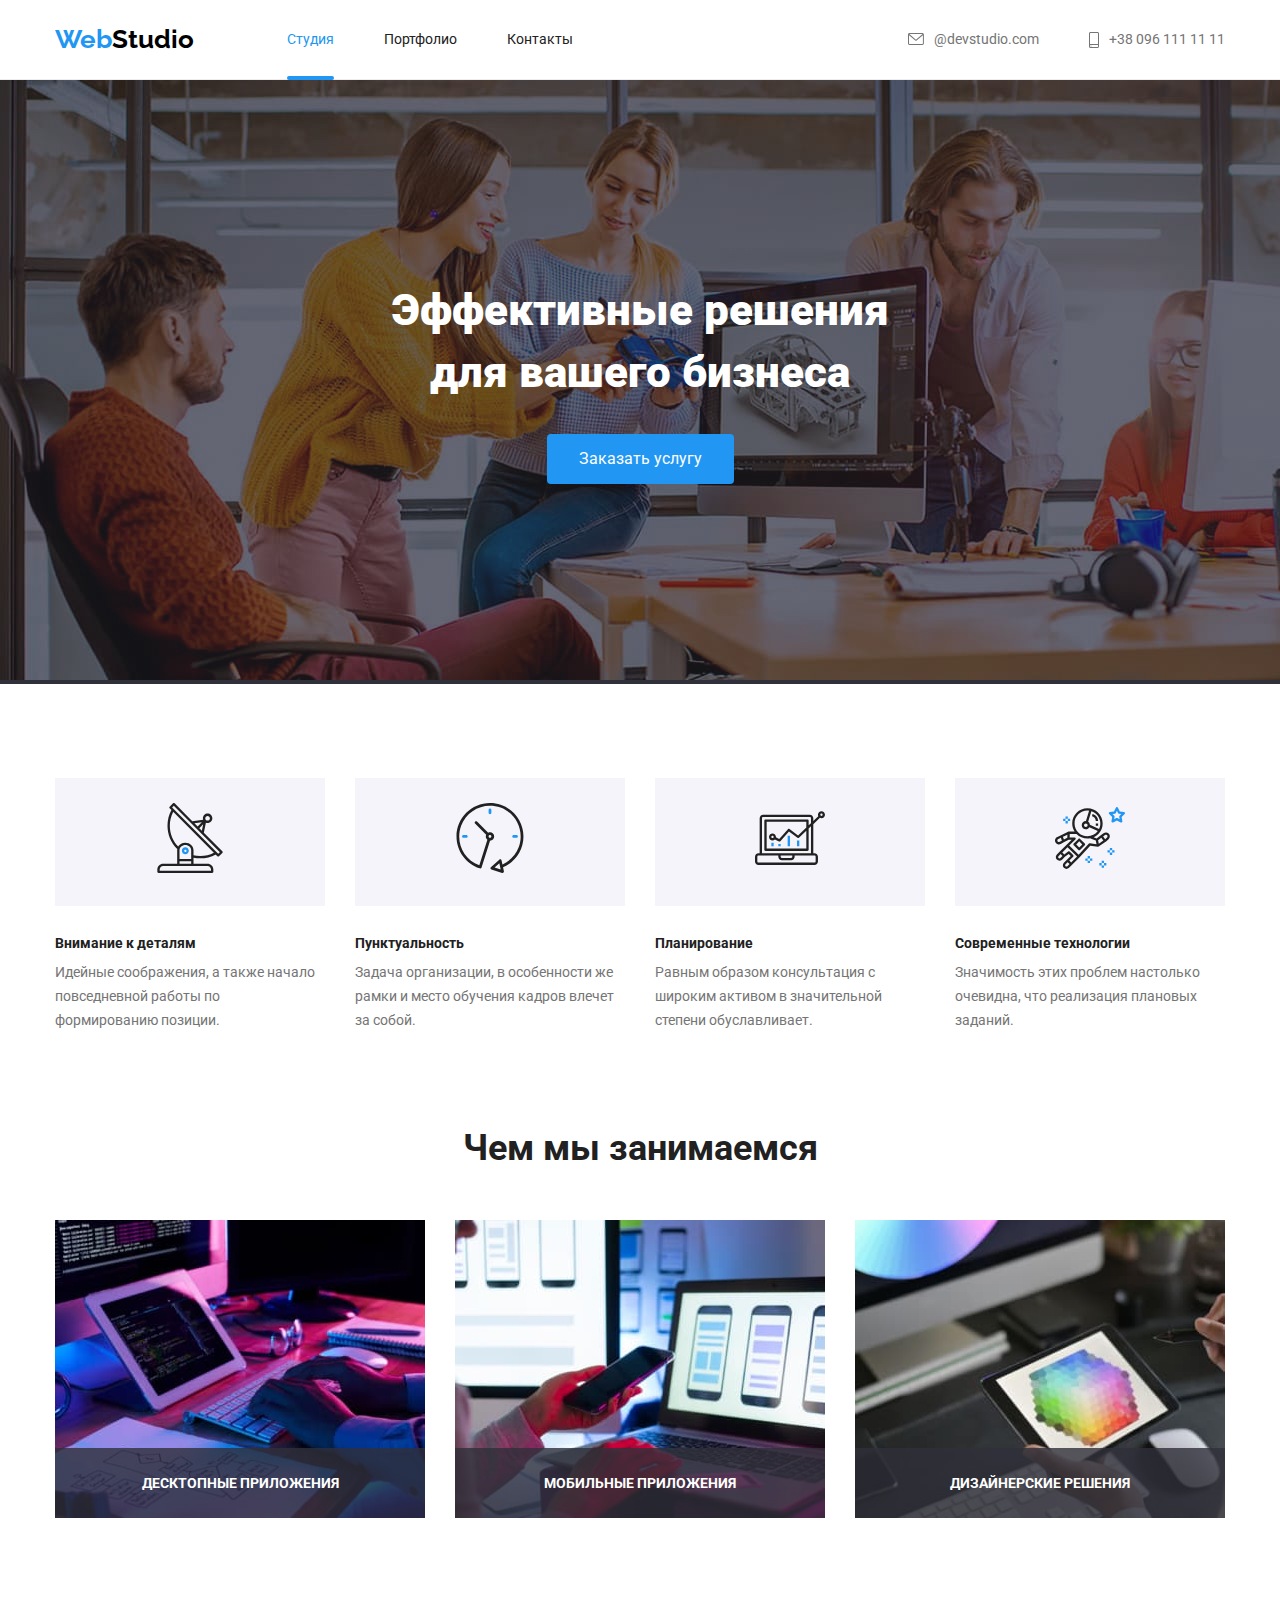
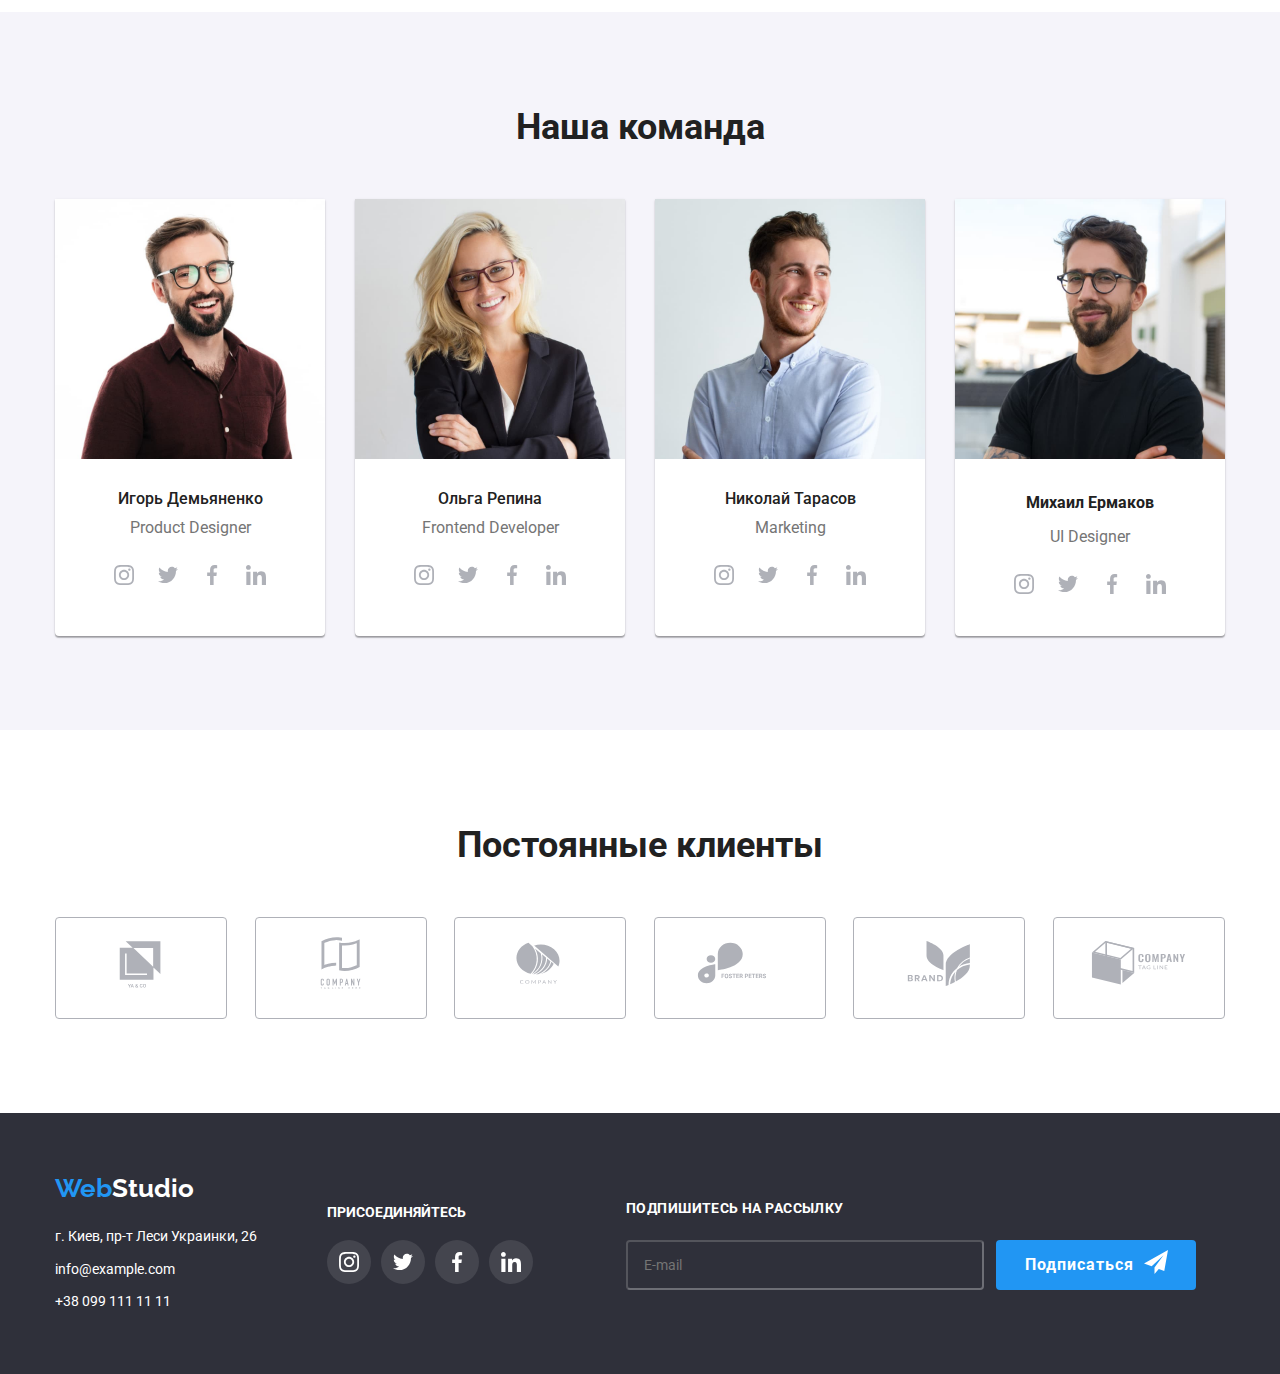
==== index.html @ 870b6de0 "hm 6" ====
<!DOCTYPE html>
<html lang="ru">
  <head>
    <meta charset="UTF-8" />
    <meta http-equiv="X-UA-Compatible" content="IE=edge" />
    <meta name="viewport" content="width=device-width, initial-scale=1.0" />
    <link rel="preconnect" href="https://fonts.googleapis.com" />
    <link rel="preconnect" href="https://fonts.gstatic.com" crossorigin />
    <link
      href="https://fonts.googleapis.com/css2?family=Roboto:wght@400;500;700;900&display=swap"
      rel="stylesheet"
    />
    <link rel="preconnect" href="https://fonts.googleapis.com" />
    <link rel="preconnect" href="https://fonts.gstatic.com" crossorigin />
    <link
      href="https://fonts.googleapis.com/css2?family=Raleway:wght@700&family=Roboto:wght@400;500;700;900&display=swap"
      rel="stylesheet"
    />
    <link
      rel="stylesheet"
      href="https://cdnjs.cloudflare.com/ajax/libs/modern-normalize/1.1.0/modern-normalize.min.css"
    />
    <link rel="stylesheet" href="css/styles.css" />
    <title>Document</title>
  </head>

  <body class="body-studio">
    <header class="page-header">
      <div class="container main-nav">
        <a href="index.html" class="logo link">
          <span class="blue-text">Web</span>Studio
        </a>
        <nav class="navbar">
          <ul class="site-nav list">
            <li class="item">
              <a href="./index.html" class="nav-link link current">Студия</a>
            </li>
            <li class="item">
              <a href="./portfolio.html" class="nav-link link">Портфолио</a>
            </li>
            <li class="item">
              <a href="./" class="nav-link link">Контакты</a>
            </li>
          </ul>
        </nav>
        <ul class="contacts list">
          <li class="item">
            <a href="mailto:info@devstudio.com" class="contact-link link">
              <svg class="icon-emeil icons">
                <use href="./images/symbol-defs-2.svg#icon-envelope"></use>
              </svg>
              <span>@devstudio.com</span>
            </a>
          </li>
          <li class="item">
            <a href="tel:+380961111111" class="contact-link link">
              <svg class="icon-mobile icons">
                <use href="./images/symbol-defs-2.svg#icon-smartphone"></use>
              </svg>
              <span>+38 096 111 11 11</span></a
            >
          </li>
        </ul>
      </div>
    </header>

    <main>
      <!-- section Buttun -->

      <section class="prime-section overlay">
        <div class="container">
          <h1 class="prime-title">
            Эффективные решения <br />для вашего бизнеса
          </h1>
          <button data-modal-open class="prime-button" type="button">
            Заказать услугу
          </button>
        </div>
      </section>

      <!--Section Features -->
      <section class="section features">
        <div class="container">
          <h2 class="title-hidden">Особенности</h2>
          <ul class="features-list list">
            <li class="features-description">
              <div class="features-icon">
                <svg class="icon">
                  <use href="./images/symbol-defs-2.svg#icon-antenna"></use>
                </svg>
              </div>
              <h3 class="sub-title">Внимание к деталям</h3>
              <p class="features-text">
                Идейные соображения, а также начало повседневной работы по
                формированию позиции.
              </p>
            </li>

            <li class="features-description">
              <div class="features-icon">
                <svg class="icon">
                  <use href="./images/symbol-defs-2.svg#icon-clock"></use>
                </svg>
              </div>
              <h3 class="sub-title">Пунктуальность</h3>
              <p class="features-text">
                Задача организации, в особенности же рамки и место обучения
                кадров влечет за собой.
              </p>
            </li>

            <li class="features-description">
              <div class="features-icon">
                <svg class="icon">
                  <use href="./images/symbol-defs-2.svg#icon-diagram"></use>
                </svg>
              </div>
              <h3 class="sub-title">Планирование</h3>
              <p class="features-text">
                Равным образом консультация с широким активом в значительной
                степени обуславливает.
              </p>
            </li>

            <li class="features-description">
              <div class="features-icon">
                <svg class="icon">
                  <use href="./images/symbol-defs-2.svg#icon-astronaut"></use>
                </svg>
              </div>
              <h3 class="sub-title">Современные технологии</h3>
              <p class="features-text">
                Значимость этих проблем настолько очевидна, что реализация
                плановых заданий.
              </p>
            </li>
          </ul>
        </div>
      </section>

      <!--section What we are doing-->
      <section class="section cards">
        <div class="container">
          <h2 class="title">Чем мы занимаемся</h2>
          <ul class="image-list list">
            <li class="image-card">
              <a href="./" class="image-thumb">
                <img
                  src="./images/img1.jpg"
                  alt="Написание кода на планшете"
                  width="370"
                />
                <div class="image-text">
                  <p>Десктопные приложения</p>
                </div>
              </a>
            </li>

            <li class="image-card">
              <a href="./" class="image-thumb">
                <img
                  src="./images/box2.jpg"
                  alt="Выбор дизайна для мобильного устройства"
                  width="370"
                />
                <div class="image-text">
                  <p>Мобильные приложения</p>
                </div>
              </a>
            </li>

            <li class="image-card">
              <a href="./" class="image-thumb">
                <img
                  src="./images/box3.jpg"
                  alt="Выбор цвета на планшете "
                  width="370"
                />
                <div class="image-text">
                  <p>Дизайнерские решения</p>
                </div>
              </a>
            </li>
          </ul>
        </div>
      </section>

      <!--Our Team-->
      <section class="section team">
        <div class="container">
          <h2 class="title">Наша команда</h2>
          <ul class="team-list list">
            <li class="team-description">
              <img
                src="./images/team-1.jpg"
                alt="Фото члена команды"
                width="270"
              />
              <div class="item-description">
                <h3 class="item-teammate">Игорь Демьяненко</h3>
                <p class="item-position">Product Designer</p>
              </div>
              <ul class="social-class list">
                <li>
                  <a href="./" class="social-link">
                    <svg class="social-item">
                      <use
                        href="./images/symbol-defs-2.svg#icon-instagram"
                      ></use>
                    </svg>
                  </a>
                </li>
                <li>
                  <a href="./" class="social-link">
                    <svg class="social-item">
                      <use href="./images/symbol-defs-2.svg#icon-twitter"></use>
                    </svg>
                  </a>
                </li>
                <li>
                  <a href="./" class="social-link">
                    <svg class="social-item">
                      <use
                        href="./images/symbol-defs-2.svg#icon-facebook"
                      ></use>
                    </svg>
                  </a>
                </li>
                <li>
                  <a href="./" class="social-link">
                    <svg class="social-item">
                      <use
                        href="./images/symbol-defs-2.svg#icon-linkedin"
                      ></use>
                    </svg>
                  </a>
                </li>
              </ul>
            </li>

            <li class="team-description">
              <img
                src="./images/team-2.jpg"
                alt="Фото члена команды"
                width="270"
              />
              <div class="item-description">
                <h3 class="item-teammate">Ольга Репина</h3>
                <p class="item-position">Frontend Developer</p>
              </div>
              <ul class="social-class list">
                <li>
                  <a href="./" class="social-link">
                    <svg class="social-item">
                      <use
                        href="./images/symbol-defs-2.svg#icon-instagram"
                      ></use>
                    </svg>
                  </a>
                </li>
                <li>
                  <a href="./" class="social-link">
                    <svg class="social-item">
                      <use href="./images/symbol-defs-2.svg#icon-twitter"></use>
                    </svg>
                  </a>
                </li>
                <li>
                  <a href="./" class="social-link">
                    <svg class="social-item">
                      <use
                        href="./images/symbol-defs-2.svg#icon-facebook"
                      ></use>
                    </svg>
                  </a>
                </li>
                <li>
                  <a href="./" class="social-link">
                    <svg class="social-item">
                      <use
                        href="./images/symbol-defs-2.svg#icon-linkedin"
                      ></use>
                    </svg>
                  </a>
                </li>
              </ul>
            </li>

            <li class="team-description">
              <img
                src="./images/team-3.jpg"
                alt="Фото члена команды"
                width="270"
              />
              <div class="item-description">
                <h3 class="item-teammate">Николай Тарасов</h3>
                <p class="item-position">Marketing</p>
              </div>
              <ul class="social-class list">
                <li>
                  <a href="./" class="social-link">
                    <svg class="social-item">
                      <use
                        href="./images/symbol-defs-2.svg#icon-instagram"
                      ></use>
                    </svg>
                  </a>
                </li>
                <li>
                  <a href="./" class="social-link">
                    <svg class="social-item">
                      <use href="./images/symbol-defs-2.svg#icon-twitter"></use>
                    </svg>
                  </a>
                </li>
                <li>
                  <a href="./" class="social-link">
                    <svg class="social-item">
                      <use
                        href="./images/symbol-defs-2.svg#icon-facebook"
                      ></use>
                    </svg>
                  </a>
                </li>
                <li>
                  <a href="./" class="social-link">
                    <svg class="social-item">
                      <use
                        href="./images/symbol-defs-2.svg#icon-linkedin"
                      ></use>
                    </svg>
                  </a>
                </li>
              </ul>
            </li>

            <li class="team-description">
              <img
                src="./images/team-4.jpg"
                alt="Фото члена команды"
                width="270"
              />
              <div class="item-description">
                <h3 class="title-teammate">Михаил Ермаков</h3>
                <p class="item-position">UI Designer</p>
              </div>
              <ul class="social-class list">
                <li>
                  <a href="./" class="social-link">
                    <svg class="social-item">
                      <use
                        href="./images/symbol-defs-2.svg#icon-instagram"
                      ></use>
                    </svg>
                  </a>
                </li>
                <li>
                  <a href="./" class="social-link">
                    <svg class="social-item">
                      <use href="./images/symbol-defs-2.svg#icon-twitter"></use>
                    </svg>
                  </a>
                </li>
                <li>
                  <a href="./" class="social-link">
                    <svg class="social-item">
                      <use
                        href="./images/symbol-defs-2.svg#icon-facebook"
                      ></use>
                    </svg>
                  </a>
                </li>
                <li>
                  <a href="./" class="social-link">
                    <svg class="social-item">
                      <use
                        href="./images/symbol-defs-2.svg#icon-linkedin"
                      ></use>
                    </svg>
                  </a>
                </li>
              </ul>
            </li>
          </ul>
        </div>
      </section>

      <section class="customers section">
        <div class="container">
          <h2 class="title">Постоянные клиенты</h2>
          <ul class="clients list">
            <li class="clients-item">
              <a href="./" class="clients-link">
                <svg class="clients-icon">
                  <use href="./images/symbol-defs-2.svg#icon-Logo-1"></use>
                </svg>
              </a>
            </li>
            <li class="clients-item">
              <a href="./" class="clients-link">
                <svg class="clients-icon">
                  <use href="./images/symbol-defs-2.svg#icon-Logo-2"></use>
                </svg>
              </a>
            </li>
            <li class="clients-item">
              <a href="./" class="clients-link">
                <svg class="clients-icon">
                  <use href="./images/symbol-defs-2.svg#icon-Logo-3"></use>
                </svg>
              </a>
            </li>
            <li class="clients-item">
              <a href="./" class="clients-link">
                <svg class="clients-icon">
                  <use href="./images/symbol-defs-2.svg#icon-Logo-4"></use>
                </svg>
              </a>
            </li>
            <li class="clients-item">
              <a href="./" class="clients-link">
                <svg class="clients-icon">
                  <use href="./images/symbol-defs-2.svg#icon-Logo-5"></use>
                </svg>
              </a>
            </li>
            <li class="clients-item">
              <a href="./" class="clients-link">
                <svg class="clients-icon">
                  <use href="./images/symbol-defs-2.svg#icon-Logo-6"></use>
                </svg>
              </a>
            </li>
          </ul>
        </div>
      </section>
    </main>

    <footer class="footer">
      <div class="main-footer container">
        <div class="footer-box">
          <a class="light-text logo link" href="index.html">
            <span class="blue-text">Web</span>Studio
          </a>
          <address>
            <ul class="address list">
              <li class="item-map">
                <a
                  href="https://www.google.com/maps/search/г.+Киев,+пр-т+Леси+Украинки,+26/@50.4727468,30.3487102,11z"
                  class="footer-link"
                  >г. Киев, пр-т Леси Украинки, 26</a
                >
              </li>
              <li class="item-contact">
                <a href="mailto:info@example.com" class="footer-link"
                  >info@example.com</a
                >
              </li>
              <li class="item-contact">
                <a href="tel:+380991111111" class="footer-link"
                  >+38 099 111 11 11</a
                >
              </li>
            </ul>
          </address>
        </div>

        <div class="social">
          <h3 class="title-join">присоединяйтесь</h3>
          <ul class="join list">
            <li class="join-item">
              <a href="./" class="join-link">
                <svg class="join-icon">
                  <use href="./images/symbol-defs-2.svg#icon-instagram"></use>
                </svg>
              </a>
            </li>

            <li class="join-item">
              <a href="./" class="join-link">
                <svg class="join-icon">
                  <use href="./images/symbol-defs-2.svg#icon-twitter"></use>
                </svg>
              </a>
            </li>

            <li class="join-item">
              <a href="./" class="join-link">
                <svg class="join-icon">
                  <use href="./images/symbol-defs-2.svg#icon-facebook"></use>
                </svg>
              </a>
            </li>

            <li class="join-item">
              <a href="./" class="join-link">
                <svg class="join-icon">
                  <use href="./images/symbol-defs-2.svg#icon-linkedin"></use>
                </svg>
              </a>
            </li>
          </ul>
        </div>

        <form class="footer-form">
          <div class="footer-form-submit">
            <label for="mail" class="label-submit">
              <span>Подпишитесь на рассылку</span>
              <input
                class="footer-input-form"
                type="email"
                name="mail"
                placeholder="E-mail"
              />
            </label>

            <button type="submit" class="footer-submit-button">
              Подписаться
              <svg class="icon-send">
                <use
                  href="./images/symbol-defs-2.svg#icon-icon-send"
                  width="24px"
                  height="24px"
                ></use>
              </svg>
            </button>
          </div>
        </form>
      </div>
    </footer>

    <div class="backdrop is-hidden" data-modal>
      <div class="modal">
        <button data-modal-close type="button" class="button-close">
          <svg class="icon-close">
            <use href="./images/symbol-defs-2.svg#icon-close-black"></use>
          </svg>
        </button>

        <form class="modal-form">
          <h2 class="form-title">Оставьте свои данные, мы вам перезвоним</h2>
          <label for="name" class="form-label"
            >Имя
            <input class="form-input" type="text" name="name" />
            <svg class="form-icon">
              <use href="./images/symbol-defs-2.svg#icon-person-black"></use>
            </svg>
          </label>

          <label for="tel" class="form-label"
            >Телефон
            <input class="form-input" type="text" name="phone" />
            <svg class="form-icon">
              <use href="./images/symbol-defs-2.svg#icon-phone-black"></use>
            </svg>
          </label>

          <label for="email" class="form-label"
            >Почта
            <input class="form-input" type="text" name="email" />
            <svg class="form-icon">
              <use href="./images/symbol-defs-2.svg#icon-email-black"></use>
            </svg>
          </label>

          <label for="comment" class="form-label"
            >Комментарий
            <textarea
              class="form-textarea"
              name="comment"
              placeholder="Введите текст"
            ></textarea>
          </label>

          <div class="policy">
            <label class="agreement">
              <input type="checkbox" class="checkbox" name="agreement" />
              <span class="icon-checkbox"></span>
              Соглашаюсь с рассылкой и принимаю
              <a href="./" class="link-agreement">Условия договора</a>
            </label>

            <button type="submit" class="modal-button-submit">Отправить</button>
          </div>
        </form>
      </div>
    </div>

    <script src="./js/modal.js"></script>
  </body>
</html>
---- css/styles.css ----
:root {
  --primary-text-color: #212121;
  --main-text-color: #ffffff;
  --secondary-text-color: #757575;
  --aditional-color: #2196f3;
  --blue-darker-color: #188ce8;
  --primary-background-color: #e5e5e5;
  --specific-text-color: #000000;
  --secondary-background-color: #2f303a;
  --background-extra-color: #f5f4fa;
  --accent-color: #afb1b8;
  --extra-text-color: #eeeeee;
  --light-white-color: #ececec;
  --light-grey-color: rgba(33, 33, 33, 0.2);

  --timing-function: 250ms cubic-bezier(0.4, 0, 0.2, 1);
}

/* body html*/
body {
  background-color: var(--main-text-color);
  color: var(--primary-text-color);
  font-family: Roboto, sans-serif;
}

.list {
  list-style: none;
  padding: 0;
}

h1,
h2,
h3,
p,
ul {
  margin: 0;
}

img {
  display: block;
  max-width: 100%;
  height: auto;
}

/*container*/

.container {
  width: 1200px;
  margin: 0 auto;
  padding: 0 15px;
}

/*header*/

.page-header {
  border-bottom: 1px solid var(--light-white-color);
}

/* logo  */

.logo {
  color: var(--specific-text-color);
  font-family: Raleway, sans-serif;
  font-weight: 700;
  font-size: 26px;
  line-height: 1.2;
}

/* nav menu */

.main-nav {
  display: flex;
  align-items: center;
}

.navbar {
  margin-left: 93px;
}

.site-nav {
  display: flex;
}

.site-nav .item:not(:last-child) {
  margin-right: 50px;
}

.nav-link {
  display: block;
  color: var(--primary-text-color);
  font-size: 14px;
  line-height: 1.1;
  padding: 32px 0;

  transition: color var(--timing-function);
}

.nav-link:hover,
.nav-link:focus,
.nav-link:active {
  color: var(--aditional-color);
}

.link {
  text-decoration: none;
}

.current {
  color: var(--aditional-color);
}
.current {
  position: relative;
}
.current::after {
  position: absolute;
  content: "";
  left: 0;
  bottom: -1px;
  width: 100%;
  height: 4px;
  border-radius: 2px;
  background-color: var(--aditional-color);
}

/*contacts*/

.contacts {
  display: flex;
  margin-left: auto;
}
.contacts .item:not(:last-child) {
  margin-right: 50px;
}

.icons {
  margin-right: 10px;
  fill: currentColor;
}

.icons:hover,
.icons:focus {
  color: var(--aditional-color);
}

.icon-emeil {
  width: 16px;
  height: 12px;
}
.icon-mobile {
  width: 10px;
  height: 16px;
}

.contact-link {
  display: flex;
  align-items: center;

  color: var(--secondary-text-color);
  font-size: 14px;
  line-height: 1.1;

  transition: color var(--timing-function);
}
.contact-link:hover,
.contact-link:focus {
  color: var(--aditional-color);
}

.body-studio {
  font-size: 14px;
  line-height: 1.7;
}

/*  main content*/

.prime-section {
  text-align: center;
}

/*overlay*/

.overlay {
  padding: 200px 0;
  max-width: 1600px;
  min-height: 600px;
  margin: 0 auto;
  background-color: var(--secondary-background-color);
  background-image: linear-gradient(
      to right,
      rgba(47, 48, 58, 0.4),
      rgba(47, 48, 58, 0.4)
    ),
    url(../images/Img-background.jpg);

  background-repeat: no-repeat;
}

.prime-title {
  color: var(--main-text-color);
  font-weight: 900;
  font-size: 44px;
  line-height: 1.4;
}
.prime-button {
  color: var(--main-text-color);
  font-family: inherit;
  background-color: var(--aditional-color);
  font-size: 16px;
  line-height: 1.9;
  margin-top: 30px;
  padding: 10px 32px;
  border-radius: 4px;
  border: none;
  cursor: pointer;

  transition: background-color var(--timing-function),
    box-shadow var(--timing-function);
}
.prime-button:active,
.prime-button:hover,
.prime-button:focus {
  background-color: var(--blue-darker-color);
  box-shadow: 0px 4px 4px rgba(0, 0, 0, 0.15);
}
.button {
  cursor: pointer;
}

.section {
  padding: 94px 0;
}

.features {
  padding-bottom: 0;
}

.features-description {
  width: 270px;
}

.features-list {
  display: flex;
  justify-content: space-between;
}
.features-icon {
  padding: 25px 100px;
  background-color: var(--background-extra-color);
}
.icon {
  width: 70px;
  height: 70px;
}
/*p*/
.features-text {
  margin-top: 10px;
  color: var(--secondary-text-color);
  font-size: 14px;
  line-height: 1.7;
}

/* section What we are doing*/

.cards {
  justify-content: space-between;
}

.title {
  color: var(--primary-text-color);
  font-size: 36px;
  line-height: 1.2;
  text-align: center;
  margin-bottom: 50px;
}

.image-list {
  display: flex;
  justify-content: space-between;
}

.image-thumb {
  position: relative;
  display: block;
}

.image-thumb .image-text {
  position: absolute;
  bottom: 0;
  left: 0;
  display: flex;
  justify-content: center;
  width: 100%;
  padding-top: 27px;
  padding-bottom: 27px;

  font-weight: bold;
  font-size: 14px;
  line-height: 16px;
  text-transform: uppercase;

  color: var(--main-text-color);
  background-color: rgba(47, 48, 58, 0.8);
}

/*title3*/

.sub-title {
  color: var(--primary-text-color);
  font-size: 14px;
  line-height: 1.1;
  margin-top: 30px;
}

/* section team*/
.team {
  background-color: var(--background-extra-color);
}
.team-list {
  display: flex;
  justify-content: space-between;
}

.team-description {
  background-color: var(--main-text-color);
  border-radius: 0px 0px 4px 4px;
  box-shadow: 0px 1px 3px rgba(0, 0, 0, 0.12), 0px 1px 1px rgba(0, 0, 0, 0.14),
    0px 2px 1px rgba(0, 0, 0, 0.2);
}

.item-description {
  text-align: center;
  padding-top: 30px;
}

.item-teammate {
  color: var(--primary-text-color);
  font-size: 16px;
  line-height: 1.2;
  font-weight: 500;
}

.item-position {
  color: var(--secondary-text-color);
  font-size: 16px;
  line-height: 1.2;
  margin-top: 10px;
}

.social-class {
  display: flex;
  justify-content: center;
  align-items: center;
  margin: 16px 32px 30px 32px;
  padding: 0;
}

.social-link {
  display: flex;
  align-items: center;
  justify-content: center;
  width: 44px;
  height: 44px;
  border-radius: 50%;
  background-color: var(--main-text-color);
  fill: var(--accent-color);

  transition: background-color var(--timing-function),
    fill var(--timing-function);
}

.social-link:hover,
.social-link:focus {
  background-color: var(--aditional-color);
  fill: var(--main-text-color);
}

.social-item {
  width: 20px;
  height: 20px;
}

/* section customers*/

.clients {
  display: flex;
  justify-content: space-between;
}

.clients-link {
  display: block;
  padding: 16px 32px;
  box-sizing: border-box;
  border: 1px solid var(--accent-color);
  border-radius: 4px;
  fill: var(--accent-color);

  transition: border-color var(--timing-function), fill var(--timing-function);
}

.clients-link:focus,
.clients-link:hover {
  border-color: var(--aditional-color);
  fill: var(--aditional-color);
}

.clients-icon {
  width: 106px;
  height: 60px;
}

/* footer */

.footer {
  background-color: var(--secondary-background-color);
  color: var(--main-text-color);
  padding: 60px 0;
}

.main-footer {
  display: flex;
  align-items: center;
}

.light-text {
  color: var(--main-text-color);
}

.footer-link {
  color: var(--main-text-color);
  font-size: 14px;
  line-height: 1.7;
  text-decoration: none;

  transition: color var(--timing-function);
}
.footer-link:hover,
.footer-linkt:focus {
  color: var(--aditional-color);
}

.address {
  margin-top: 20px;
  font-style: normal;
}
.address li:not(:last-child) {
  margin-bottom: 9px;
}

/*social links*/

.social {
  margin-left: 70px;
}

.title-join {
  font-style: normal;
  font-weight: 700;
  font-size: 14px;
  line-height: 16px;
  text-transform: uppercase;
  margin-bottom: 20px;
  text-align: start;
}

.join {
  display: flex;
  align-items: center;
  justify-content: center;
}

.join-link {
  display: flex;
  align-items: center;
  justify-content: center;
  width: 44px;
  height: 44px;
  border-radius: 50%;
  background-color: rgba(255, 255, 255, 0.1);
  fill: var(--main-text-color);

  transition: background-color var(--timing-function);
}

.join-item:not(:last-child) {
  margin-right: 10px;
}

.join-link:hover,
.join-link:focus {
  background-color: var(--aditional-color);
}

.join-icon {
  width: 20px;
  height: 20px;
}

/* footer form */

.footer-form-submit {
  display: flex;
  margin-left: 93px;
  position: relative;
}

.label-submit span {
  font-size: 14px;
  font-weight: bold;
  line-height: 16px;
  letter-spacing: 0.03em;
  text-transform: uppercase;
  color: var(--main-text-color);
}

.footer-input-form {
  display: flex;
  flex-direction: column;
  width: 358px;
  height: 50px;
  margin-top: 20px;
  padding-left: 16px;
  outline: none;
  border-radius: 4px;
  background-color: inherit;
  border-color: rgba(255, 255, 255, 0.3);
}

.footer-submit-button {
  display: block;
  position: absolute;
  right: -212px;
  bottom: 0;
  padding: 10px 28px 10px 29px;

  display: flex;
  justify-content: center;
  background-color: var(--aditional-color);
  border: none;
  border-radius: 4px;
  width: 200px;
  height: 50px;

  font-style: normal;
  font-weight: bold;
  font-size: 16px;
  line-height: 30px;
  color: var(--main-text-color);
  letter-spacing: 0.06em;
}
.icon-send {
  margin-left: 10px;
}

/* body portfolio*/
/*   Filters   */

.filters-button {
  display: flex;
  margin-bottom: 50px;
  justify-content: center;
}

.filters-button .filters-btn:not(:last-child) {
  margin-right: 8px;
}

.secondary-button {
  display: block;

  color: var(--primary-text-color);
  background-color: var(--background-extra-color);
  font-family: inherit;
  font-size: 16px;
  line-height: 1.6;

  border-color: transparent;
  border-radius: 4px;
  padding: 6px 22px;
  cursor: pointer;

  transition: background-color var(--timing-function),
    color var(--timing-function), box-shadow var(--timing-function);
}

.secondary-button:active,
.secondary-button:hover,
.secondary-button:focus {
  color: var(--main-text-color);
  background-color: var(--aditional-color);
  box-shadow: 0px 3px 1px rgba(0, 0, 0, 0.1), 0px 1px 2px rgba(0, 0, 0, 0.08),
    0px 2px 2px rgba(0, 0, 0, 0.12);
}

/*   projects    */

.projects {
  display: flex;
  flex-wrap: wrap;
}

.project-item {
  background-color: var(--main-text-color);
  border-radius: 0px 0px 4px 4px;
  width: 370px;
}

.project-item:not(:nth-child(3n)) {
  margin-right: 30px;
}

.project-item:not(:nth-child(-n + 3)) {
  margin-top: 30px;
}
.project-link {
  display: block;

  transition: box-shadow var(--timing-function);

  overflow: hidden;
}

.project-link:hover,
.project-link:focus {
  box-shadow: 0px 1px 1px rgba(0, 0, 0, 0.12), 0px 4px 4px rgba(0, 0, 0, 0.06),
    1px 4px 6px rgba(0, 0, 0, 0.16);
}

.project-item .project-title {
  color: var(--primary-text-color);
  font-weight: bold;
  font-size: 18px;
  line-height: 1.2;
  letter-spacing: 0.06em;
}

.project-text {
  padding: 24px 20px;
  border: 1px solid var(--extra-text-color);
  border-top: none;
}

.project-description {
  color: var(--secondary-text-color);
  font-size: 16px;
  line-height: 1.9;
  margin-top: 4px;
  letter-spacing: 0.03em;
}

/* overlay-project */

.project-thumb {
  position: relative;
  overflow: hidden;
}

.project-overlay {
  position: absolute;
  content: "";
  background-color: rgba(33, 150, 243, 0.9);
  width: 100%;
  height: 100%;
  top: 0;
  left: 0;

  font-size: 18px;
  line-height: 28px;
  letter-spacing: 0.03em;
  padding: 63px 24px 53px 24px;
  color: var(--main-text-color);

  transform: translateY(100%);
  transition: transform var(--timing-function);
}

.project-link:hover .project-overlay,
.project-link:focus .project-overlay {
  transform: translateY(0);
}

/*extra styles*/

.title-hidden {
  visibility: hidden;
  font-size: 0;
}
.blue-text {
  color: var(--aditional-color);
}
/* backdrop */

.backdrop {
  position: fixed;
  top: 0;
  left: 0;
  width: 100%;
  height: 100%;
  background-color: rgba(0, 0, 0, 0.2);

  opacity: 1;
  transition: opacity var(--timing-function);
}
.backdrop.is-hidden {
  opacity: 0;
  pointer-events: none;
}

.modal {
  position: relative;
  position: absolute;
  top: 50%;
  left: 50%;
  min-width: 528px;
  min-height: 581px;

  background-color: var(--main-text-color);
  opacity: 1;

  transform: translate(-50%, -50%);
}
.button-close {
  position: absolute;
  display: flex;
  top: 0;
  right: 0;
  width: 30px;
  height: 30px;
  margin: 8px 8px 0 0;
  padding: 6px 6px;
  border: 1px solid rgba(0, 0, 0, 0.1);
  border-radius: 50%;
  background-color: var(--main-text-color);
  cursor: pointer;
}
.icon-close {
  align-self: center;
  height: 18px;
  width: 18px;

  transition: fill var(--timing-function);
}

.icon-close:focus,
.icon-close:hover {
  fill: var(--aditional-color);
}
/* form */

.modal-form {
  width: 448px;
  margin: 40px 40px;
}
.form-title {
  font-weight: bold;
  font-size: 20px;
  line-height: 23px;
  text-align: center;
  letter-spacing: 0.03em;
  color: var(--primary-text-color);
}
.form-label {
  position: relative;
  display: flex;
  flex-direction: column;
  justify-content: center;

  margin-top: 12px;
  font-weight: normal;
  font-size: 12px;
  line-height: 14px;
  letter-spacing: 0.01em;
  color: var(--secondary-text-color);
}

.form-input {
  display: block;
  border-color: var(--light-grey-color);
  width: 448px;
  height: 40px;
  border-radius: 4px;
  margin-top: 4px;
  padding: 0 0 0 35px;
  cursor: pointer;

  transition: border var(--timing-function);
}

.form-input:focus,
.form-input:hover {
  outline: none;
  border: 1px solid var(--aditional-color);
}

.form-icon {
  position: absolute;
  top: 27px;
  left: 12px;
  width: 18px;
  height: 18px;

  transition: fill var(--timing-function);
}

.form-input:focus + .form-icon,
.form-input:hover + .form-icon {
  fill: var(--aditional-color);
}

.form-textarea {
  border-color: var(--light-grey-color);
  resize: none;
  width: 448px;
  height: 120px;
  padding: 12px 16px;
  margin-top: 4px;
  margin-bottom: 20px;
  border-radius: 4px;
  cursor: pointer;

  transition: border var(--timing-function);
}

.form-textarea:focus,
.form-textarea:hover {
  outline: none;
  border: 1px solid var(--aditional-color);
}

.form-label textarea:placeholder {
  font-weight: normal;
  font-size: 12px;
  line-height: 14px;
  letter-spacing: 0.01em;
  color: rgba(117, 117, 117, 0.5);
}

.policy {
  display: flex;
  flex-direction: column;
  justify-content: center;
  align-items: center;
}

.policy input[type="checkbox"] {
  width: 16px;
  height: 15px;
  margin-right: 4px;
}
.agreement {
  display: flex;
  align-items: center;
  font-weight: normal;
  font-size: 14px;
  line-height: 24px;
  letter-spacing: 0.03em;
  color: var(--secondary-text-color);
}

.link-agreement {
  color: var(--aditional-color);
  margin-left: 4px;
}

.checkbox {
  -webkit-appearance: none;
  -moz-appearance: none;
  appearance: none;

  position: absolute;
}

.icon-checkbox {
  border: 2px solid var(--specific-text-color);
  width: 16px;
  height: 15px;
  border-radius: 2px;
  margin-right: 4px;
}

.checkbox:checked + .icon-checkbox {
  border-color: var(--aditional-color);
  background-color: var(--aditional-color);
  background-image: url(../images/icon-check.svg);
  background-size: contain;
  background-repeat: no-repeat;
  background-position: center;
}

.modal-button-submit {
  display: flex;
  justify-content: center;

  padding: 10px 55px 10px 56px;
  background-color: var(--aditional-color);
  border: none;
  border-radius: 4px;
  width: 200px;
  height: 50px;

  font-style: normal;
  font-weight: bold;
  font-size: 16px;
  line-height: 30px;
  color: var(--main-text-color);
  letter-spacing: 0.06em;
  margin-top: 30px;
  cursor: pointer;

  transition: background-color var(--timing-function),
    box-shadow var(--timing-function);
}

.modal-button-submit:hover,
.modal-button-submit:hover {
  box-shadow: 0px 4px 4px rgba(0, 0, 0, 0.15);
  background-color: var(--blue-darker-color);
}
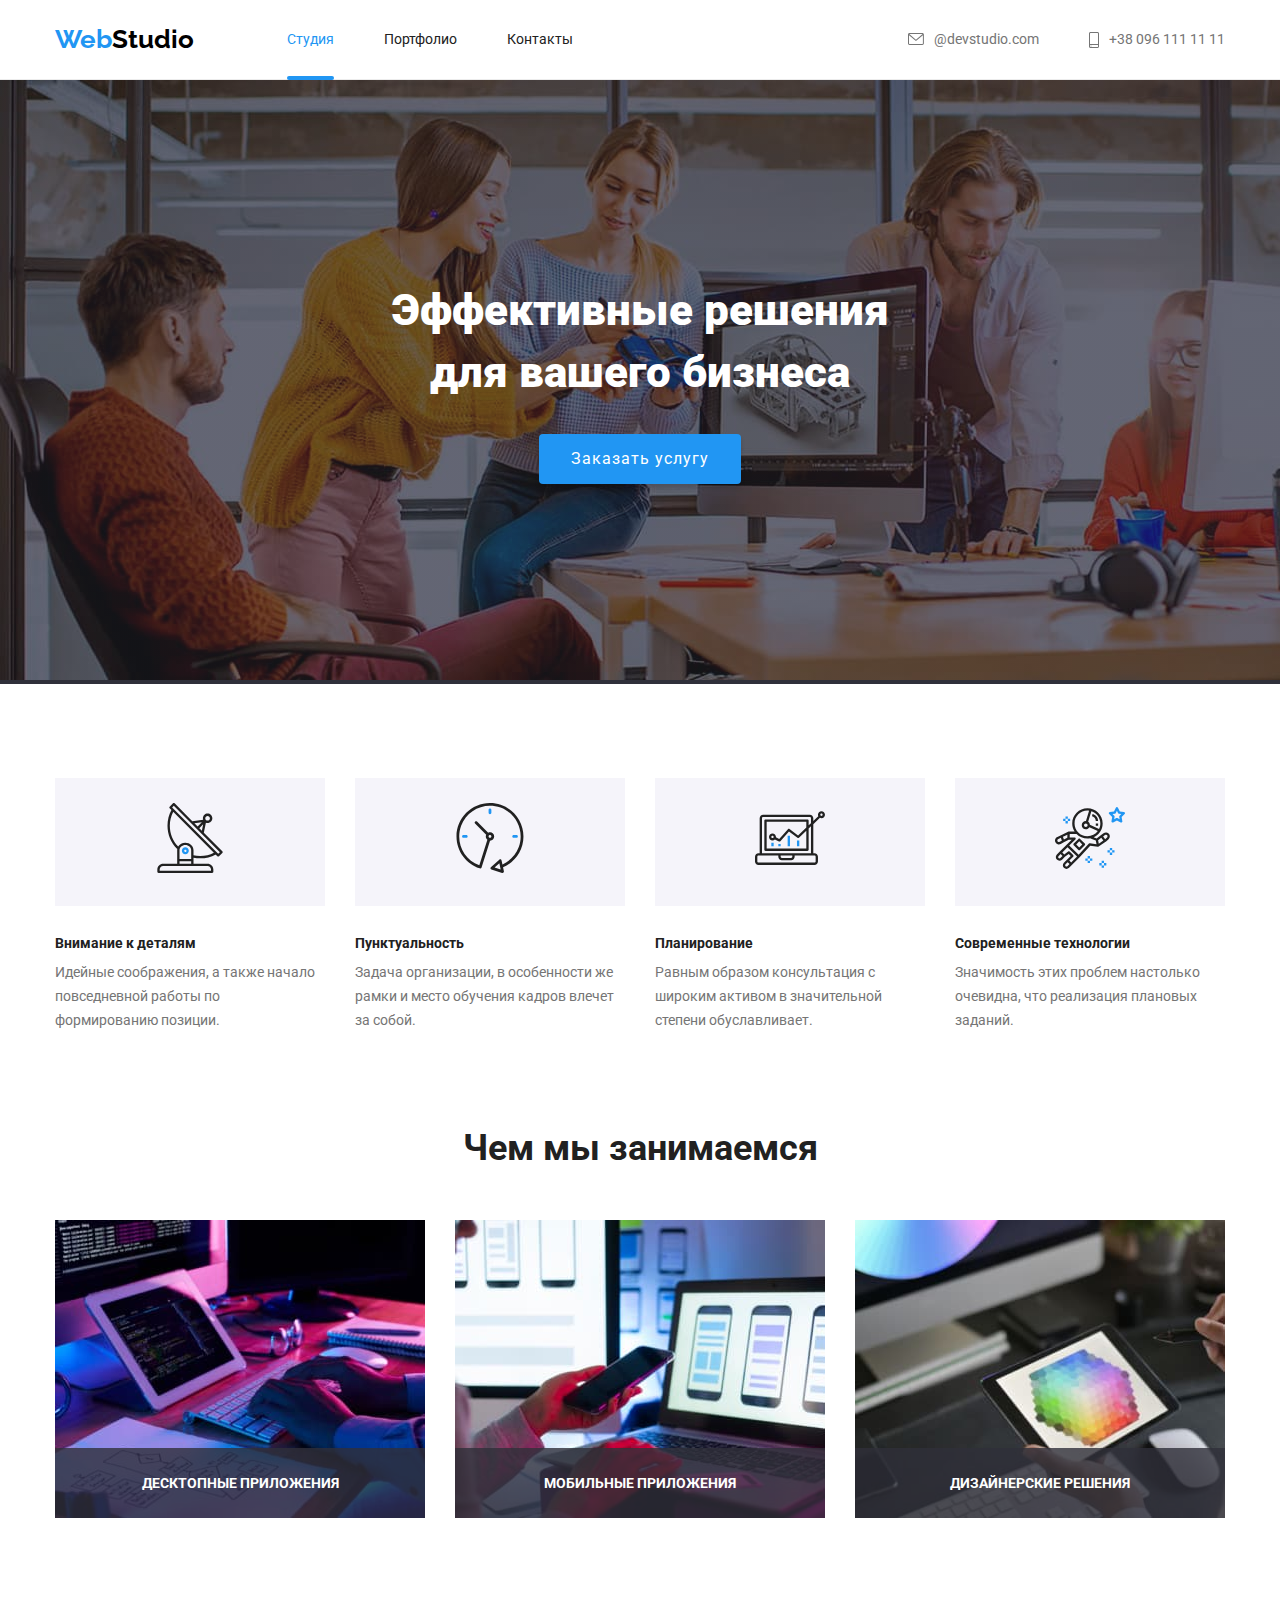
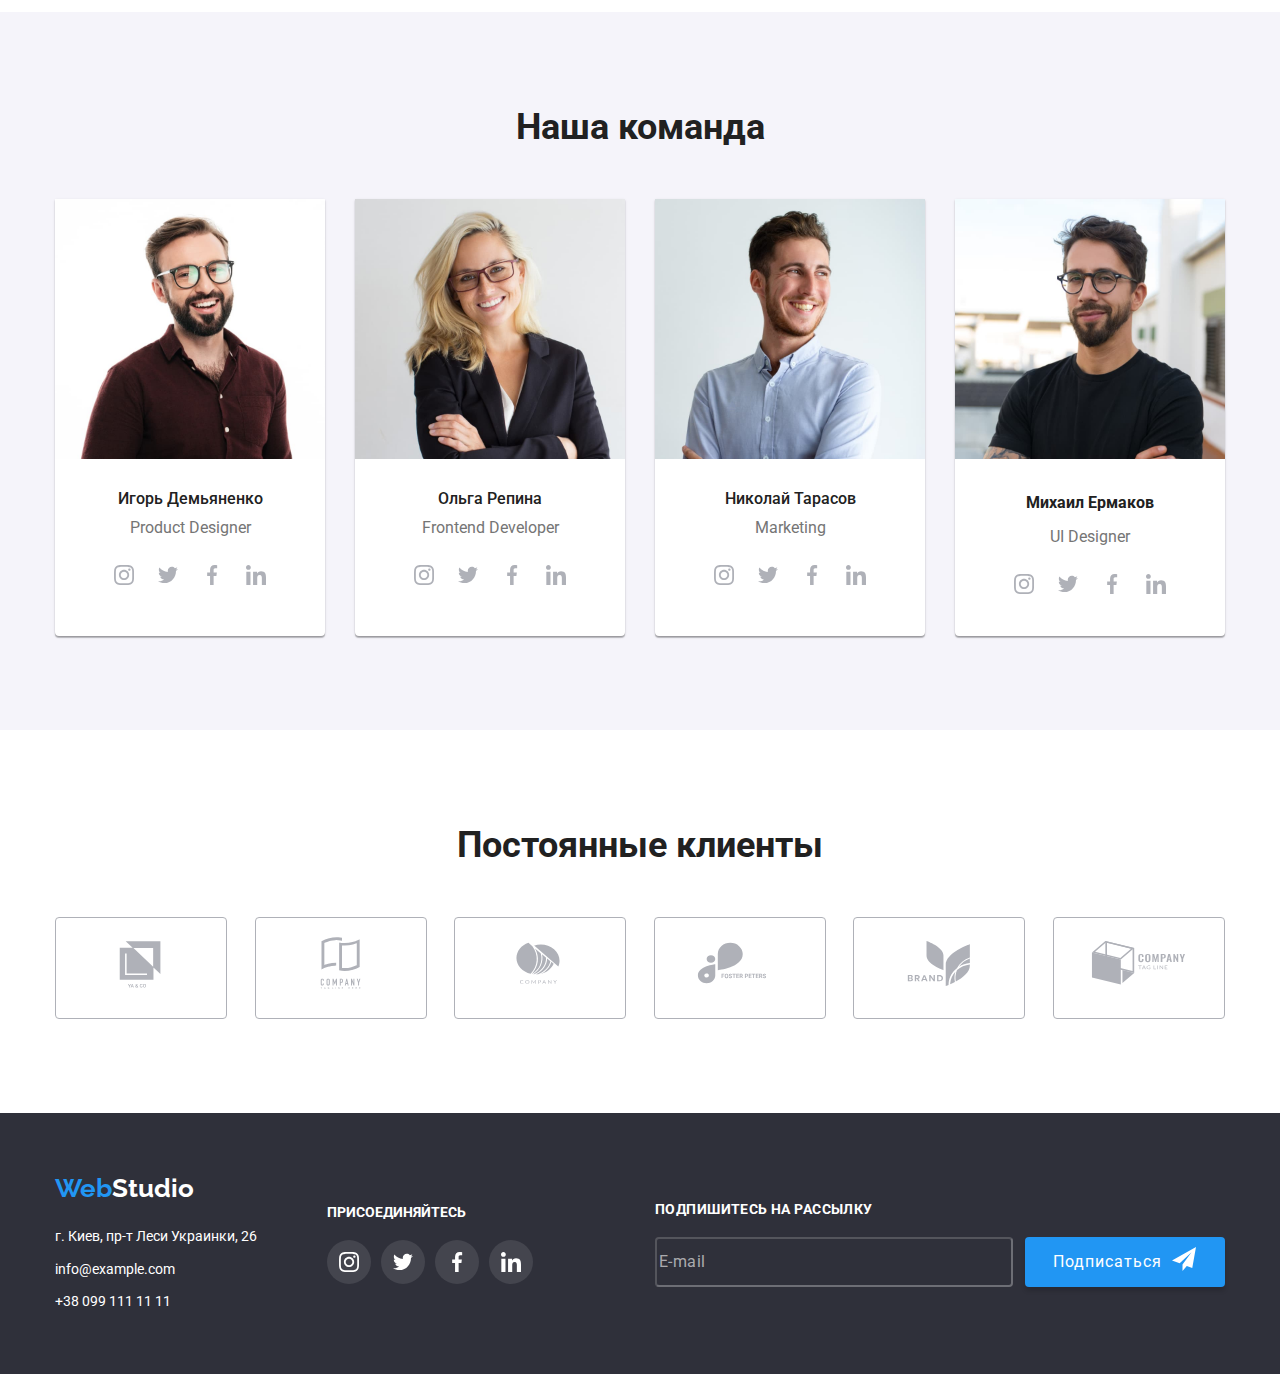
==== commit fc58a858: "correction hm6" ====
--- a/index.html
+++ b/index.html
@@ -65,7 +65,7 @@
     </header>
 
     <main>
-      <!-- section Buttun -->
+      <!-- section Button -->
 
       <section class="prime-section overlay">
         <div class="container">
@@ -502,19 +502,16 @@
           </ul>
         </div>
 
-        <form class="footer-form">
-          <div class="footer-form-submit">
-            <label for="mail" class="label-submit">
-              <span>Подпишитесь на рассылку</span>
-              <input
-                class="footer-input-form"
-                type="email"
-                name="mail"
-                placeholder="E-mail"
-              />
-            </label>
-
-            <button type="submit" class="footer-submit-button">
+        <div class="footer-form-submit">
+          <p>Подпишитесь на рассылку</p>
+          <form class="footer-form">
+            <input
+              class="footer-input-form"
+              type="email"
+              name="mail"
+              placeholder="E-mail"
+            />
+            <button type="submit" class="prime-button button-submit">
               Подписаться
               <svg class="icon-send">
                 <use
@@ -524,8 +521,8 @@
                 ></use>
               </svg>
             </button>
-          </div>
-        </form>
+          </form>
+        </div>
       </div>
     </footer>
 
@@ -537,52 +534,54 @@
           </svg>
         </button>
 
-        <form class="modal-form">
-          <h2 class="form-title">Оставьте свои данные, мы вам перезвоним</h2>
-          <label for="name" class="form-label"
-            >Имя
-            <input class="form-input" type="text" name="name" />
-            <svg class="form-icon">
-              <use href="./images/symbol-defs-2.svg#icon-person-black"></use>
-            </svg>
-          </label>
-
-          <label for="tel" class="form-label"
-            >Телефон
-            <input class="form-input" type="text" name="phone" />
-            <svg class="form-icon">
-              <use href="./images/symbol-defs-2.svg#icon-phone-black"></use>
-            </svg>
-          </label>
-
-          <label for="email" class="form-label"
-            >Почта
-            <input class="form-input" type="text" name="email" />
-            <svg class="form-icon">
-              <use href="./images/symbol-defs-2.svg#icon-email-black"></use>
-            </svg>
-          </label>
-
-          <label for="comment" class="form-label"
-            >Комментарий
-            <textarea
-              class="form-textarea"
-              name="comment"
-              placeholder="Введите текст"
-            ></textarea>
-          </label>
-
-          <div class="policy">
-            <label class="agreement">
-              <input type="checkbox" class="checkbox" name="agreement" />
-              <span class="icon-checkbox"></span>
-              Соглашаюсь с рассылкой и принимаю
-              <a href="./" class="link-agreement">Условия договора</a>
+        <div class="modal-form">
+          <p class="form-title">Оставьте свои данные, мы вам перезвоним</p>
+          <form>
+            <label for="name" class="form-label"
+              >Имя
+              <input class="form-input" type="text" name="name" />
+              <svg class="form-icon">
+                <use href="./images/symbol-defs-2.svg#icon-person-black"></use>
+              </svg>
             </label>
 
-            <button type="submit" class="modal-button-submit">Отправить</button>
-          </div>
-        </form>
+            <label for="tel" class="form-label"
+              >Телефон
+              <input class="form-input" type="text" name="phone" />
+              <svg class="form-icon">
+                <use href="./images/symbol-defs-2.svg#icon-phone-black"></use>
+              </svg>
+            </label>
+
+            <label for="email" class="form-label"
+              >Почта
+              <input class="form-input" type="text" name="email" />
+              <svg class="form-icon">
+                <use href="./images/symbol-defs-2.svg#icon-email-black"></use>
+              </svg>
+            </label>
+
+            <label class="form-label"
+              >Комментарий
+              <textarea
+                class="form-textarea"
+                name="comment"
+                placeholder="Введите текст"
+              ></textarea>
+            </label>
+
+            <div class="policy">
+              <label class="agreement">
+                <input type="checkbox" class="checkbox" name="agreement" />
+                <span class="icon-checkbox"></span>
+                Соглашаюсь с рассылкой и принимаю
+                <a href="./" class="link-agreement">Условия договора</a>
+              </label>
+
+              <button type="submit" class="prime-button">Отправить</button>
+            </div>
+          </form>
+        </div>
       </div>
     </div>
 
--- a/css/styles.css
+++ b/css/styles.css
@@ -200,6 +200,7 @@
   font-weight: 900;
   font-size: 44px;
   line-height: 1.4;
+  margin-bottom: 30px;
 }
 .prime-button {
   color: var(--main-text-color);
@@ -207,11 +208,13 @@
   background-color: var(--aditional-color);
   font-size: 16px;
   line-height: 1.9;
-  margin-top: 30px;
+  letter-spacing: 0.06em;
   padding: 10px 32px;
   border-radius: 4px;
   border: none;
   cursor: pointer;
+
+  box-shadow: 0px 4px 4px rgba(0, 0, 0, 0.15);
 
   transition: background-color var(--timing-function),
     box-shadow var(--timing-function);
@@ -497,18 +500,22 @@
 /* footer form */
 
 .footer-form-submit {
-  display: flex;
-  margin-left: 93px;
-  position: relative;
-}
-
-.label-submit span {
+  margin-left: auto;
+}
+
+.footer-form {
+  display: flex;
+  align-items: center;
+}
+
+.footer-form-submit p {
   font-size: 14px;
   font-weight: bold;
   line-height: 16px;
   letter-spacing: 0.03em;
   text-transform: uppercase;
   color: var(--main-text-color);
+  margin-bottom: 20px;
 }
 
 .footer-input-form {
@@ -516,35 +523,31 @@
   flex-direction: column;
   width: 358px;
   height: 50px;
-  margin-top: 20px;
-  padding-left: 16px;
   outline: none;
   border-radius: 4px;
   background-color: inherit;
   border-color: rgba(255, 255, 255, 0.3);
-}
-
-.footer-submit-button {
-  display: block;
-  position: absolute;
-  right: -212px;
-  bottom: 0;
-  padding: 10px 28px 10px 29px;
-
-  display: flex;
-  justify-content: center;
-  background-color: var(--aditional-color);
-  border: none;
-  border-radius: 4px;
+
+  color: var(--main-text-color);
+  font-size: 16px;
+  line-height: 20px;
+  letter-spacing: 0.03em;
+}
+
+.footer-input-form::placeholder {
+  font-weight: normal;
+  font-size: 16px;
+  line-height: 20px;
+  letter-spacing: 0.03em;
+  color: rgba(255, 255, 255, 0.6);
+}
+
+.button-submit {
+  display: flex;
   width: 200px;
   height: 50px;
-
-  font-style: normal;
-  font-weight: bold;
-  font-size: 16px;
-  line-height: 30px;
-  color: var(--main-text-color);
-  letter-spacing: 0.06em;
+  margin-left: 12px;
+  padding: 10px 28px;
 }
 .icon-send {
   margin-left: 10px;
@@ -709,7 +712,7 @@
   position: absolute;
   top: 50%;
   left: 50%;
-  min-width: 528px;
+  width: 528px;
   min-height: 581px;
 
   background-color: var(--main-text-color);
@@ -724,8 +727,7 @@
   right: 0;
   width: 30px;
   height: 30px;
-  margin: 8px 8px 0 0;
-  padding: 6px 6px;
+  margin: 8px;
   border: 1px solid rgba(0, 0, 0, 0.1);
   border-radius: 50%;
   background-color: var(--main-text-color);
@@ -739,8 +741,8 @@
   transition: fill var(--timing-function);
 }
 
-.icon-close:focus,
-.icon-close:hover {
+.button-close:focus .icon-close,
+.button-close:hover .icon-close {
   fill: var(--aditional-color);
 }
 /* form */
@@ -749,6 +751,7 @@
   width: 448px;
   margin: 40px 40px;
 }
+
 .form-title {
   font-weight: bold;
   font-size: 20px;
@@ -825,7 +828,7 @@
   border: 1px solid var(--aditional-color);
 }
 
-.form-label textarea:placeholder {
+.form-textarea::placeholder {
   font-weight: normal;
   font-size: 12px;
   line-height: 14px;
@@ -853,6 +856,7 @@
   line-height: 24px;
   letter-spacing: 0.03em;
   color: var(--secondary-text-color);
+  margin-bottom: 30px;
 }
 
 .link-agreement {
@@ -884,33 +888,3 @@
   background-repeat: no-repeat;
   background-position: center;
 }
-
-.modal-button-submit {
-  display: flex;
-  justify-content: center;
-
-  padding: 10px 55px 10px 56px;
-  background-color: var(--aditional-color);
-  border: none;
-  border-radius: 4px;
-  width: 200px;
-  height: 50px;
-
-  font-style: normal;
-  font-weight: bold;
-  font-size: 16px;
-  line-height: 30px;
-  color: var(--main-text-color);
-  letter-spacing: 0.06em;
-  margin-top: 30px;
-  cursor: pointer;
-
-  transition: background-color var(--timing-function),
-    box-shadow var(--timing-function);
-}
-
-.modal-button-submit:hover,
-.modal-button-submit:hover {
-  box-shadow: 0px 4px 4px rgba(0, 0, 0, 0.15);
-  background-color: var(--blue-darker-color);
-}
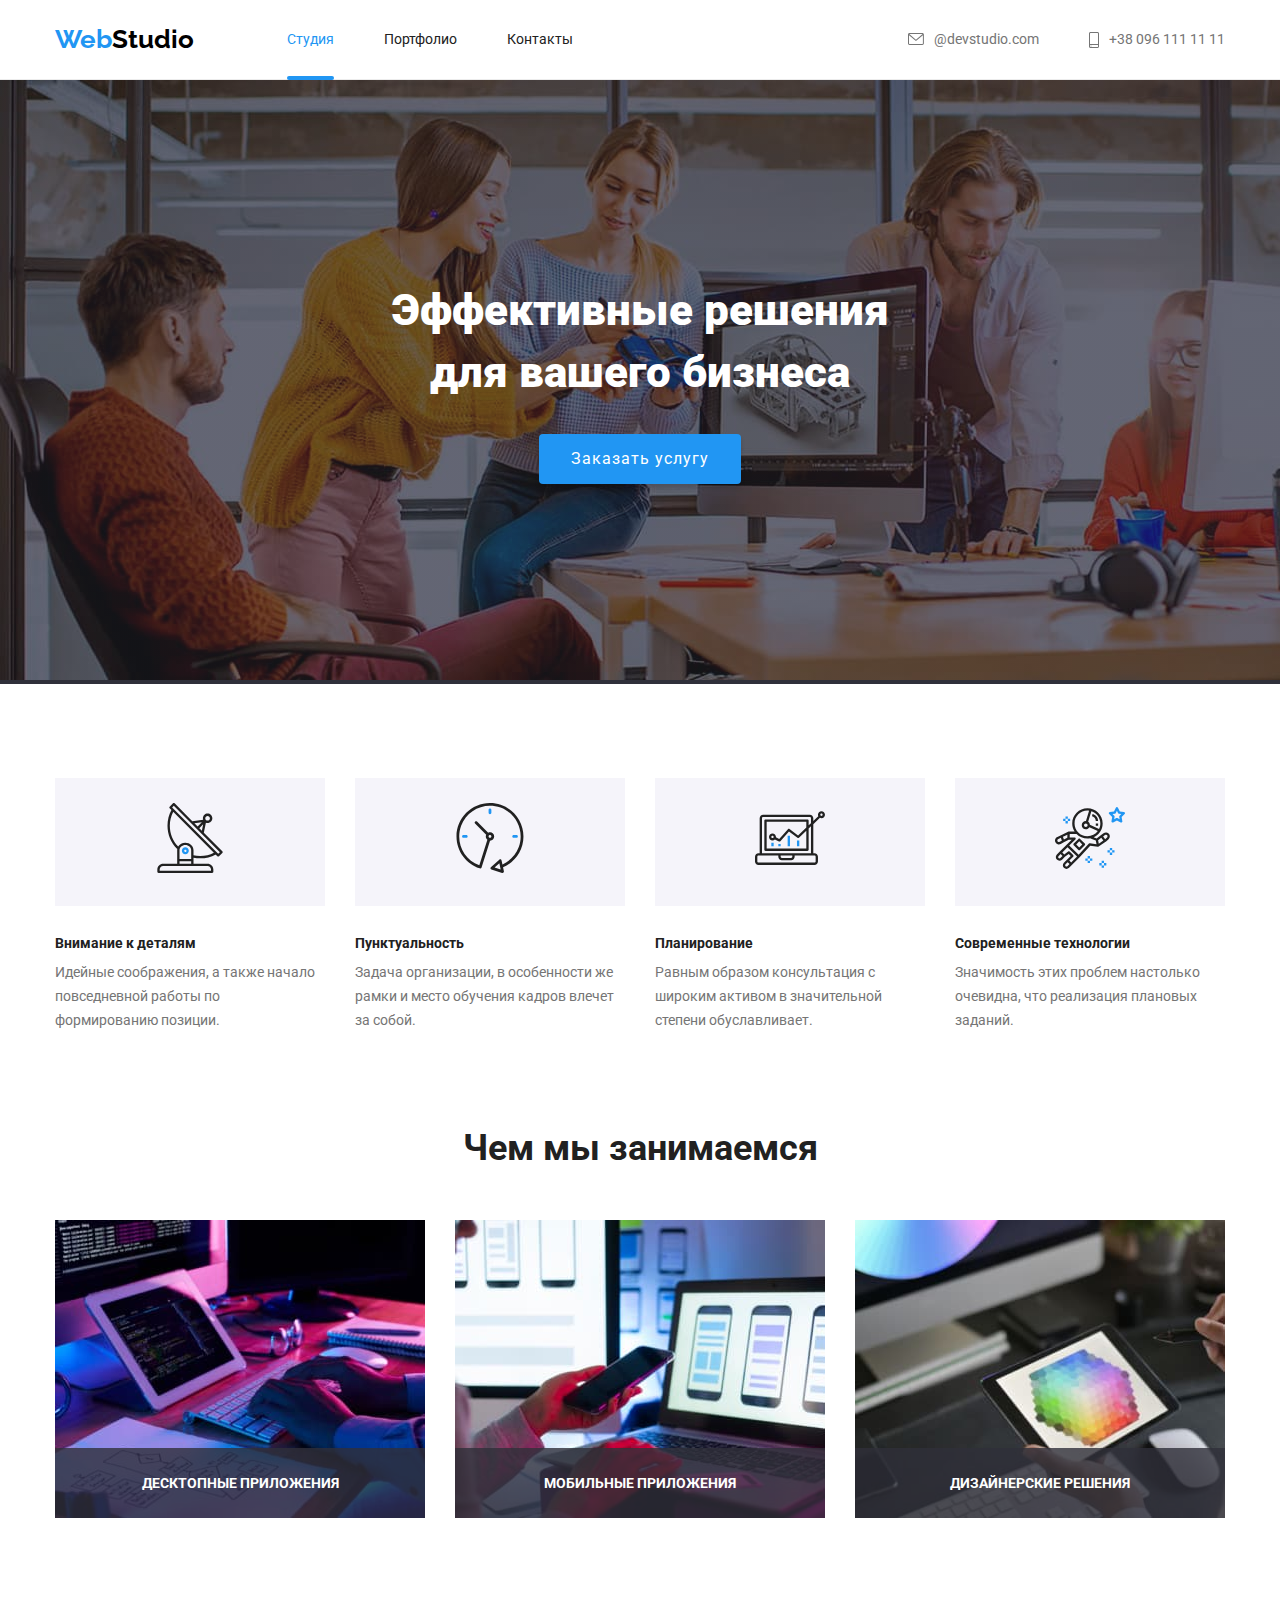
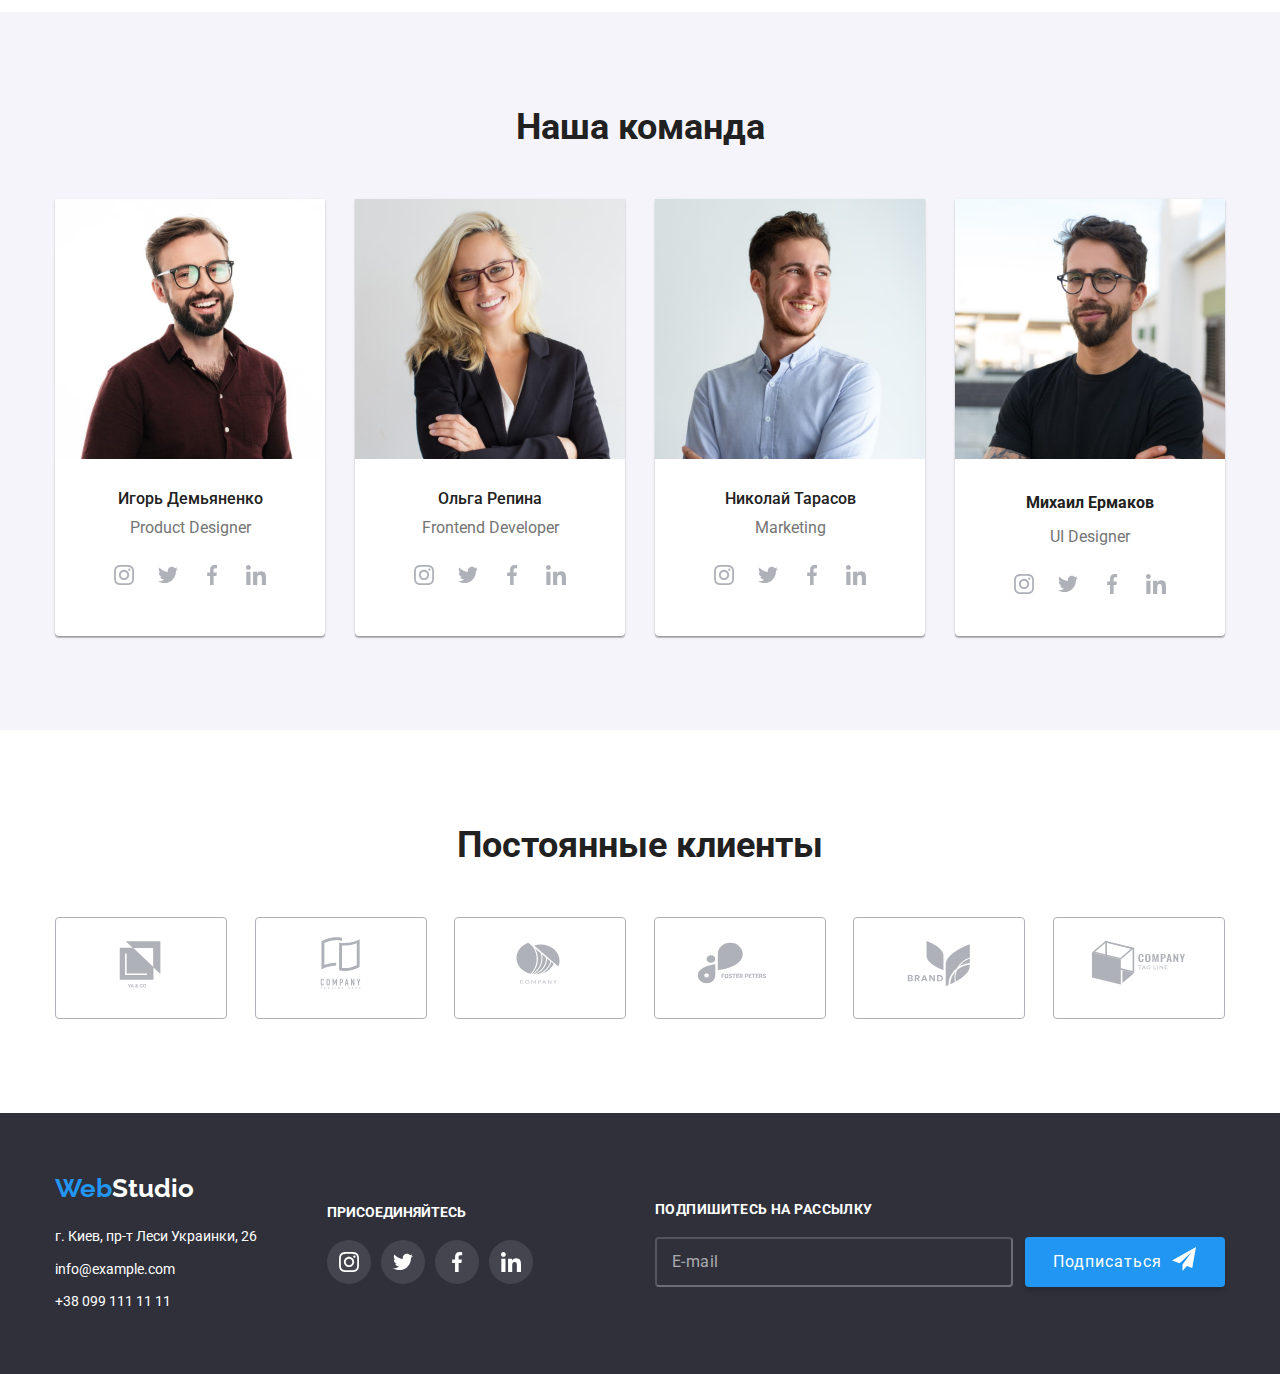
==== commit d3016fc9: "margin changes for hm6" ====
--- a/index.html
+++ b/index.html
@@ -537,47 +537,58 @@
         <div class="modal-form">
           <p class="form-title">Оставьте свои данные, мы вам перезвоним</p>
           <form>
-            <label for="name" class="form-label"
-              >Имя
-              <input class="form-input" type="text" name="name" />
-              <svg class="form-icon">
-                <use href="./images/symbol-defs-2.svg#icon-person-black"></use>
-              </svg>
-            </label>
-
-            <label for="tel" class="form-label"
-              >Телефон
-              <input class="form-input" type="text" name="phone" />
-              <svg class="form-icon">
-                <use href="./images/symbol-defs-2.svg#icon-phone-black"></use>
-              </svg>
-            </label>
-
-            <label for="email" class="form-label"
-              >Почта
-              <input class="form-input" type="text" name="email" />
-              <svg class="form-icon">
-                <use href="./images/symbol-defs-2.svg#icon-email-black"></use>
-              </svg>
-            </label>
-
-            <label class="form-label"
-              >Комментарий
-              <textarea
-                class="form-textarea"
-                name="comment"
-                placeholder="Введите текст"
-              ></textarea>
-            </label>
+            <div class="form-field">
+              <label for="name" class="form-label">
+                <span>Имя</span>
+                <input class="form-input" type="text" name="name" />
+                <svg class="form-icon">
+                  <use
+                    href="./images/symbol-defs-2.svg#icon-person-black"
+                  ></use>
+                </svg>
+              </label>
+            </div>
+
+            <div class="form-field">
+              <label for="tel" class="form-label">
+                <span>Телефон</span>
+                <input class="form-input" type="text" name="phone" />
+                <svg class="form-icon">
+                  <use href="./images/symbol-defs-2.svg#icon-phone-black"></use>
+                </svg>
+              </label>
+            </div>
+
+            <div class="form-field">
+              <label for="email" class="form-label">
+                <span>Почта</span>
+                <input class="form-input" type="text" name="email" />
+                <svg class="form-icon">
+                  <use href="./images/symbol-defs-2.svg#icon-email-black"></use>
+                </svg>
+              </label>
+            </div>
+
+            <div class="form-field-comment">
+              <label class="form-label">
+                <span>Комментарий</span>
+                <textarea
+                  class="form-textarea"
+                  name="comment"
+                  placeholder="Введите текст"
+                ></textarea>
+              </label>
+            </div>
 
             <div class="policy">
               <label class="agreement">
                 <input type="checkbox" class="checkbox" name="agreement" />
                 <span class="icon-checkbox"></span>
-                Соглашаюсь с рассылкой и принимаю
+                <span class="text-agreement"
+                  >Соглашаюсь с рассылкой и принимаю</span
+                >
                 <a href="./" class="link-agreement">Условия договора</a>
               </label>
-
               <button type="submit" class="prime-button">Отправить</button>
             </div>
           </form>
--- a/css/styles.css
+++ b/css/styles.css
@@ -532,6 +532,7 @@
   font-size: 16px;
   line-height: 20px;
   letter-spacing: 0.03em;
+  padding-left: 15px;
 }
 
 .footer-input-form::placeholder {
@@ -759,6 +760,15 @@
   text-align: center;
   letter-spacing: 0.03em;
   color: var(--primary-text-color);
+  margin-bottom: 12px;
+}
+
+.form-field {
+  margin-bottom: 10px;
+}
+
+.form-field-comment {
+  margin-bottom: 20px;
 }
 .form-label {
   position: relative;
@@ -766,12 +776,15 @@
   flex-direction: column;
   justify-content: center;
 
-  margin-top: 12px;
   font-weight: normal;
   font-size: 12px;
   line-height: 14px;
   letter-spacing: 0.01em;
   color: var(--secondary-text-color);
+}
+
+.form-label span {
+  margin-bottom: 4px;
 }
 
 .form-input {
@@ -780,7 +793,6 @@
   width: 448px;
   height: 40px;
   border-radius: 4px;
-  margin-top: 4px;
   padding: 0 0 0 35px;
   cursor: pointer;
 
@@ -814,8 +826,6 @@
   width: 448px;
   height: 120px;
   padding: 12px 16px;
-  margin-top: 4px;
-  margin-bottom: 20px;
   border-radius: 4px;
   cursor: pointer;
 
@@ -841,13 +851,13 @@
   flex-direction: column;
   justify-content: center;
   align-items: center;
-}
-
-.policy input[type="checkbox"] {
-  width: 16px;
-  height: 15px;
-  margin-right: 4px;
-}
+  margin-bottom: 30px;
+}
+
+.text-agreement {
+  margin-left: 4px;
+}
+
 .agreement {
   display: flex;
   align-items: center;
@@ -856,7 +866,6 @@
   line-height: 24px;
   letter-spacing: 0.03em;
   color: var(--secondary-text-color);
-  margin-bottom: 30px;
 }
 
 .link-agreement {
@@ -878,6 +887,8 @@
   height: 15px;
   border-radius: 2px;
   margin-right: 4px;
+
+  transition: opacity var(--timing-function);
 }
 
 .checkbox:checked + .icon-checkbox {
